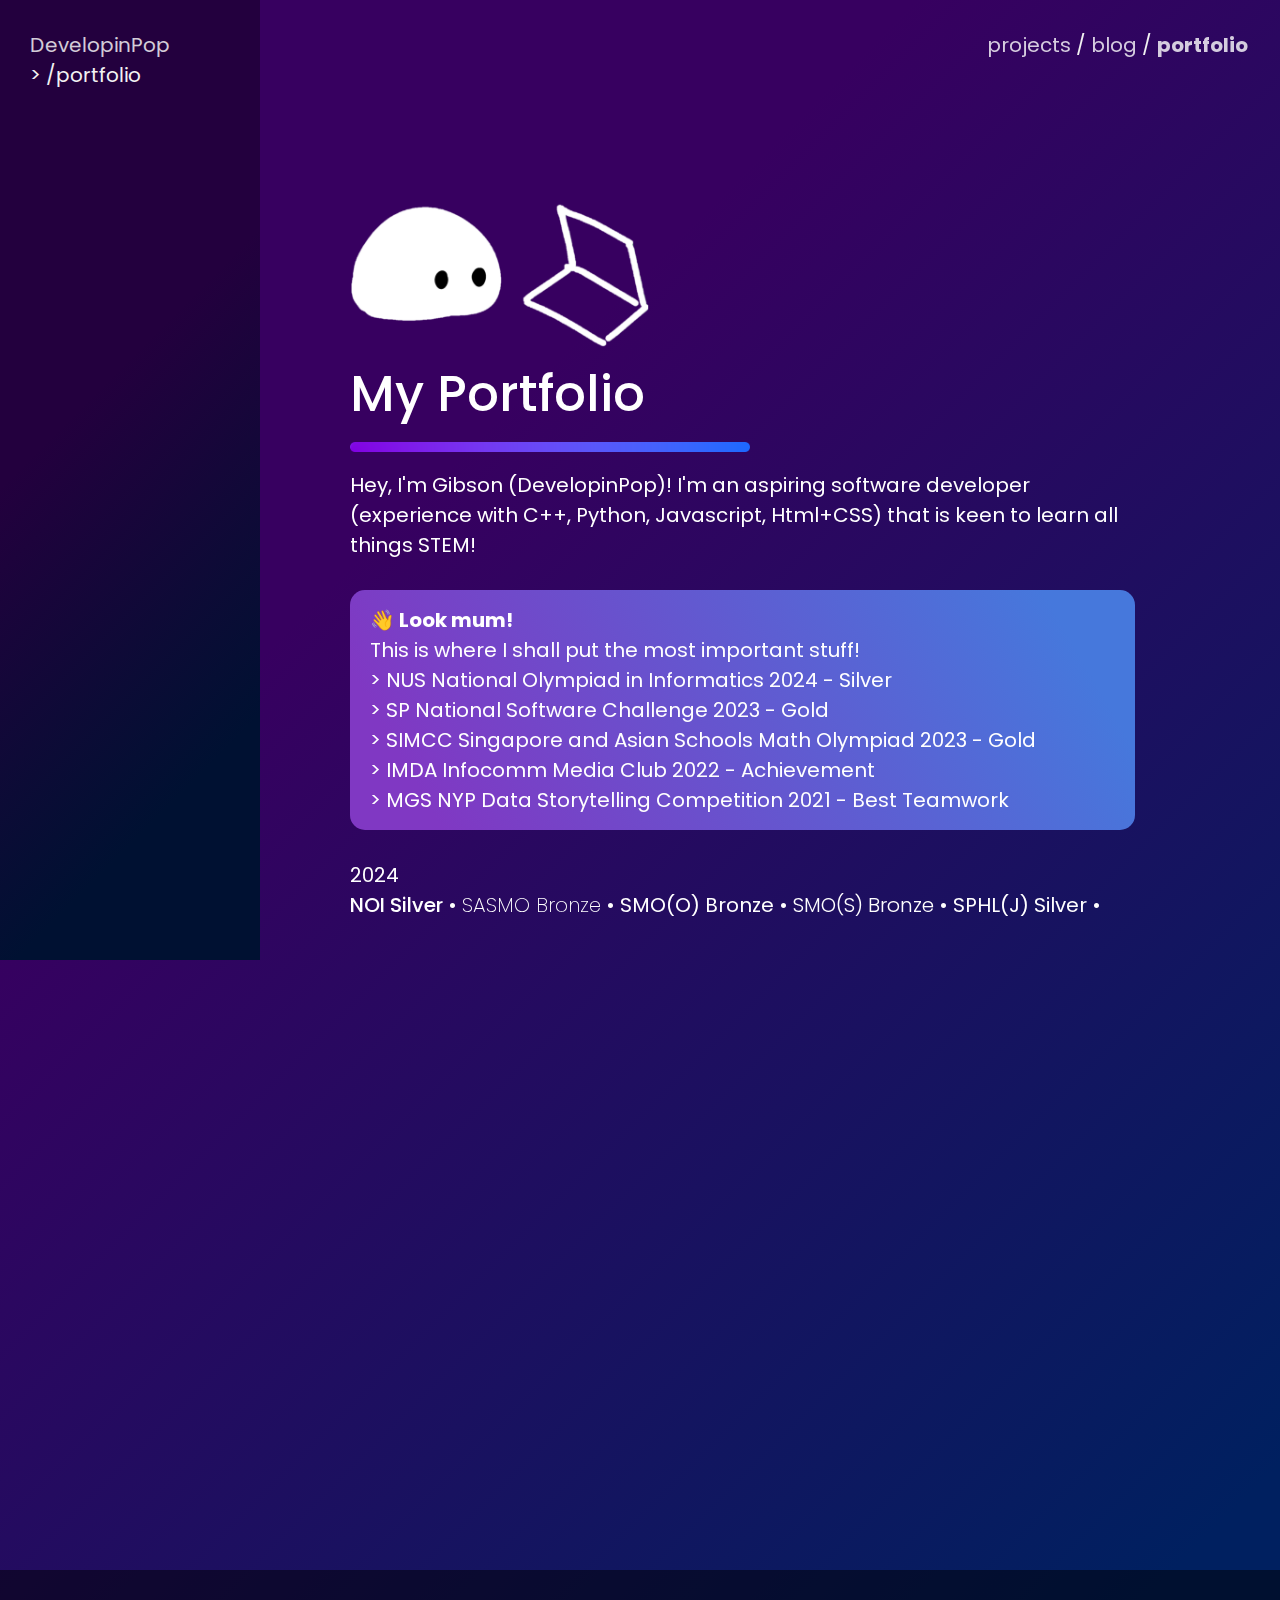
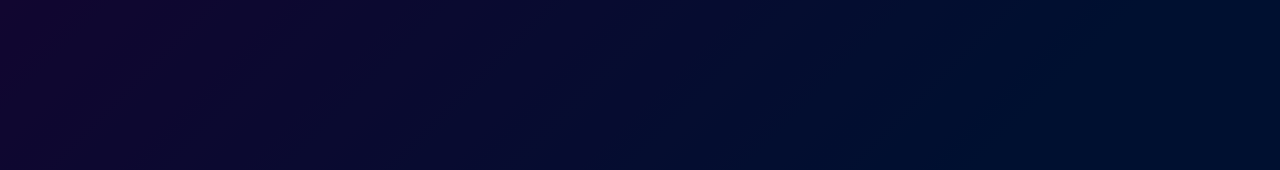
==== portfolio/index.html @ 169b1848 "website" ====
<!DOCTYPE html>
<html lang="en">
<head>
    <meta charset="UTF-8">
    <meta name="viewport" content="width=device-width, initial-scale=1.0">
    <title>Portfolio</title>
    <style>
        * {
            text-align: left;
        }
    </style>
    <link rel="stylesheet" href="../style.css">
    <script defer src="../app.js"></script>
</head>
<body style="
    background: linear-gradient(315deg, #002060 10%, #370060 70%);
    color: white;
    margin:0;
">
    <div id="navbar" class="navbar" style="position: fixed;
    top: 0;
    width: 100%; 
    text-align: right;">
    <div style="text-align: right; padding-right: 62px;" class="navlinks">
        <a href="/projects" class="navlinks">projects</a> / 
        <a href="/blog" class="navlinks">blog</a> / 
        <a href="/portfolio" class="navlinks" style="font-weight: bold;">portfolio</a>
    </div>
    </div>

    <div class="leftsidebar sticky navbar" id="leftsidebar" style="width: 200px; height:100vh; display: block; top: 0; text-align: left; padding: 30px; text-overflow: ellipsis; white-space: nowrap;">
        <div class="leftsidebarheader">
            <div>
                <div><a href="/" class="navlinks">DevelopinPop</a></div>
                <div>> /portfolio</div>
            </div>
        </div>
    </div>
    <div class="content">
        <div class="fancytransition">
            <img src="../attatchments/blobcompute.png" style="width:300px; height:auto" class="fancytransition">
            <h1 class="fancytransition">My Portfolio</h1>
            <img src="../attatchments/sectionbreaker.png" style="width:400px; height:auto; padding-bottom: 10px; padding-top: 10px;" class="fancytransition">
            <div class="fancytransition" style="padding-bottom:30px"> Hey, I'm Gibson (DevelopinPop)! I'm an aspiring software developer (experience with C++, Python, Javascript, Html+CSS) that is keen to learn all things STEM!</div>
            <div class="highlight fancytransition">
                <div style="font-weight:bold;" class="fancytransition">👋 Look mum!</div>
                <div class="fancytransition">This is where I shall put the most important stuff!</div>
                <div class="fancytransition">> NUS National Olympiad in Informatics 2024 - Silver</div>
                <div class="fancytransition">> SP National Software Challenge 2023 - Gold</div>
                <div class="fancytransition">> SIMCC Singapore and Asian Schools Math Olympiad 2023 - Gold</div>
                <div class="fancytransition">> IMDA Infocomm Media Club 2022 - Achievement</div>
                <div class="fancytransition">> MGS NYP Data Storytelling Competition 2021 - Best Teamwork</div>
            </div>
            <div style="padding-top: 30px;" class="fancytransition">2024</div>
            <div class="fancytransition">
                <span style="font-weight: 500;" class="fancytransition">NOI Silver</span> • 
                <span style="font-weight: 200;" class="fancytransition">SASMO Bronze</span> • 
                <span style="font-weight: 400;" class="fancytransition">SMO(O) Bronze</span> • 
                <span style="font-weight: 300;" class="fancytransition">SMO(S) Bronze</span> • 
                <span style="font-weight: 400;" class="fancytransition">SPHL(J) Silver</span> • 
                <span style="font-weight: 400;" class="fancytransition">SJPO Silver</span>
            </div>
            <div style="padding-top: 30px;" class="fancytransition">2023</div>
            <div class="fancytransition">
                <span style="font-weight: 400;">SASMO Gold</span> • 
                <span style="font-weight: 300;">SPHL Honourable Mention</span> • 
                <span style="font-weight: 300;">SJPO Bronze</span> • 
                <span style="font-weight: 200;">DRCT Silver</span> • 
                <span style="font-weight: 400;">NSC Gold</span> • 
                <span style="font-weight: 300;">SJPO Bronze</span>
            </div>
            <div style="padding-top: 30px;" class="fancytransition">2022</div>
            <div class="fancytransition">
                <span style="font-weight: 300;">SASMO Silver</span> • 
                <span style="font-weight: 400;">SMO(J) Bronze</span> • 
                <span style="font-weight: 200;">BEBRAS Examplary</span> • 
                <span style="font-weight: 200;">JA Young Technopreneur Competition</span> • 
                <span style="font-weight: 400;">MGS NYP Microbit Coding Competition Most Creative Presentation</span> • 
                <span style="font-weight: 300;">IMDA Infocommm Media Youth Awards Accomplishment</span>
            </div>
            <div style="padding-top: 30px;" class="fancytransition">2021</div>
            <div class="fancytransition">
                <span style="font-weight: 200;">SASMO Bronze</span> • 
                <span style="font-weight: 200;">DRCT Silver</span> • 
                <span style="font-weight: 200;">BEBRAS Outstanding</span> • 
                <span style="font-weight: 200;">AMO Silver</span> • 
                <span style="font-weight: 200;">DRCT FINALS Bronze</span> • 
                <span style="font-weight: 300;">MGS NYP Data Storytelling Competition Best Teamwork</span> • 
                <span style="font-weight: 300;">AWS Deepracer League Finallist</span>
            </div>
            <div style="padding-top:50px"></div>
            <p class="fancytransition">Oh and also this entire website is done from scratch by yours truly :3</p>
        </div>
    </div>
    <div style="padding-top: 80px;">
        <div class="footer">
            <div style="margin-left:350px; padding-top: 80px;" class="fancytransition">
                <div>© DevelopinPop 2025</div>
                <div>All rights reserved.</div>
            </div>
        </div>
    </div>
    
</body>
</html>
---- style.css ----
@import url('https://fonts.googleapis.com/css2?family=Poppins:ital,wght@0,100;0,200;0,300;0,400;0,500;0,600;0,700;0,800;0,900;1,100;1,200;1,300;1,400;1,500;1,600;1,700;1,800;1,900&display=swap');

body {
    /*background: radial-gradient(circle, rgb(112, 74, 30) 0%, rgb(99, 65, 10) 100%);*/
    margin:0;
    background: rgb(59,0,125);
    background: linear-gradient(100deg, #002060 0%, #370060 100%);
    font-family: "Poppins", sans-serif;
    color: white;
    overflow-x:hidden;
    overflow-y: scroll;
    margin-right: 0px;
}
.beginning {
    transition-duration: 500ms;
}
.beginning:hover {
    transform: translateY(-15%);
}

::-webkit-scrollbar {
    width: 5px;
    border-radius: 50%;
  }
  
  /* Track */
  ::-webkit-scrollbar-track {
    background: black; 
    opacity: 0;
  }
   
  /* Handle */
  ::-webkit-scrollbar-thumb {
    background: #1e1e1e; 
  }
::-webkit-scrollbar-thumb:hover {
    background: #1e1e1e; 
}


a:link {
    color: rgb(190, 226, 255);
    transition-duration: 100ms;
    opacity: .8;
    text-decoration: none;
    transform: translateY(0%);
    display: inline-block;
    
}
a:hover {
    opacity: 1;
    transform: translateY(-4px);
}
a:visited {
    color: rgb(184, 189, 226);
    opacity: .8;
    opacity: 0.7;
}
a:active {
    opacity: .5;
    transform: translateY(-2px);
}

.sidebarlink {
    display: block;
    text-overflow: ellipsis;
    overflow: hidden;
    white-space: nowrap;
    width: 100%;
    color:white;
    text-decoration: none;
    padding-top:0px;
    padding-bottom:0px;
}

.navlinks:link, .navlinks:active, .navlinks:visited {
    font-weight: 20px;
    color:white;
    text-decoration: none;
}

.footer {
    background: black;
    z-index: 99999999999999999999999999999999999999999999999999999;
    height:200px;
    opacity:.5;
    filter:drop-shadow(0, 0, 50px, black);
}

.leftsidebar {
    background:linear-gradient(315deg, #001132 20%, #23003E 60%);
    float:left;
    width: 200px;
    position: -webkit-sticky; /* For Safari */
    position: sticky;
    height: 100vh;
    padding-right: 100px;
    overflow: hidden;
}

.navbar {
    float: left;
    display: block;
    color: #f2f2f2;
    padding: 30px;
    font-size: 20px;
    overflow-y: scroll;
    text-overflow: ellipsis;
    text-decoration: none;
    z-index: 9;
}
.leftsidebarheader {
    z-index:100000000000000000000000000000;
}
h1 {
    font-weight: 500;
    font-size: 50px;
    margin-block: 0px;
}
h2 {
    font-weight: 400;
    font-size: 40px;
    padding: 0px;
}
.aaaaaa:hover{
    display: grid;
    transition-duration: 500ms;
}
.hidden {
    opacity: 0;
    filter:blur(5px);
    transform: translateX(600px);
}
.show {
    transition: all .5s;
    opacity: 1;
    filter:blur(0px);
    transform: translateX(0%);
}
p {
    font-size: 20px;
    padding: 0px;
}
.content {
    margin-top: 200px;
    font-size: 20px;
    display:inline-block;
    margin-left: 350px;
    text-align: left;
    margin-right: 400px;
    align-content: flex-start;
    justify-content: flex-start;
    align-items: flex-start;
}
.scroll {
    transition-duration: 1000ms;
}
.stretch:hover {
    transition-duration: 500ms;
    transform: translateY(-20px);
}
.stretch {
    transition-duration: 500ms;
    transform-origin: center;
    transform: translateY(0px);
}
section {
    border-radius: 100px;
    display: grid;
    place-items: center;
    align-content: center;
    min-height: 100px
}
.highlight{
    border-radius: 15px;
    background: linear-gradient(240deg,#4678dc 10%, #8038c3 90%);
    padding: 15px;
    padding-left:20px;
    width: 750px;
    height: auto;
}
.arrowup {
    transform: translateY(0px);
    transition-duration: 200ms;
}

.arrowup:hover {
    transform: translateY(-10px);
    transition-duration: 200ms;
}
.sticky {
    position: fixed;
    top: 0;
    width: 100%;
}


.gradient-overlay {
    text-align: center;
    position: fixed;

}
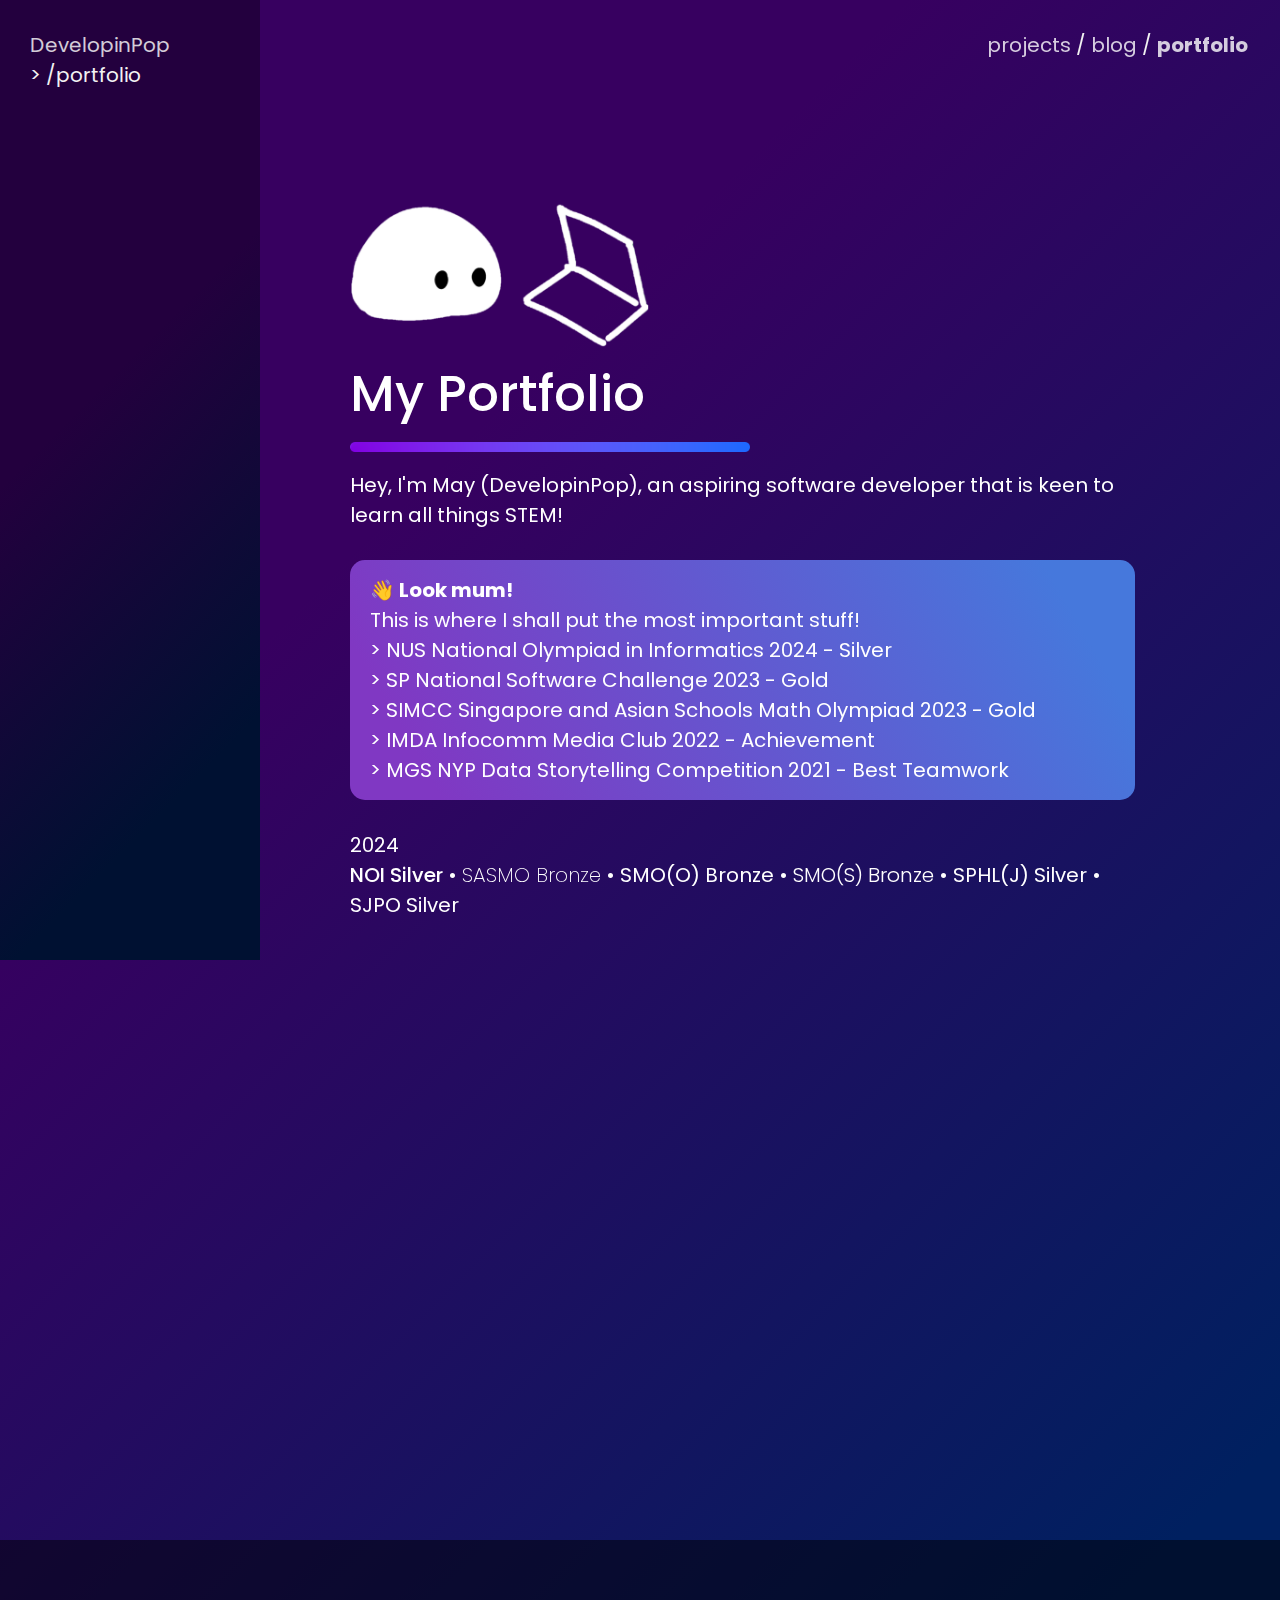
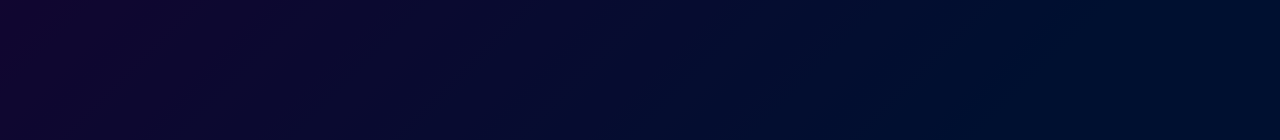
==== commit c51b4d0c: "kkm" ====
--- a/portfolio/index.html
+++ b/portfolio/index.html
@@ -41,7 +41,7 @@
             <img src="../attatchments/blobcompute.png" style="width:300px; height:auto" class="fancytransition">
             <h1 class="fancytransition">My Portfolio</h1>
             <img src="../attatchments/sectionbreaker.png" style="width:400px; height:auto; padding-bottom: 10px; padding-top: 10px;" class="fancytransition">
-            <div class="fancytransition" style="padding-bottom:30px"> Hey, I'm Gibson (DevelopinPop)! I'm an aspiring software developer (experience with C++, Python, Javascript, Html+CSS) that is keen to learn all things STEM!</div>
+            <div class="fancytransition" style="padding-bottom:30px"> Hey, I'm May (DevelopinPop), an aspiring software developer that is keen to learn all things STEM!</div>
             <div class="highlight fancytransition">
                 <div style="font-weight:bold;" class="fancytransition">👋 Look mum!</div>
                 <div class="fancytransition">This is where I shall put the most important stuff!</div>
